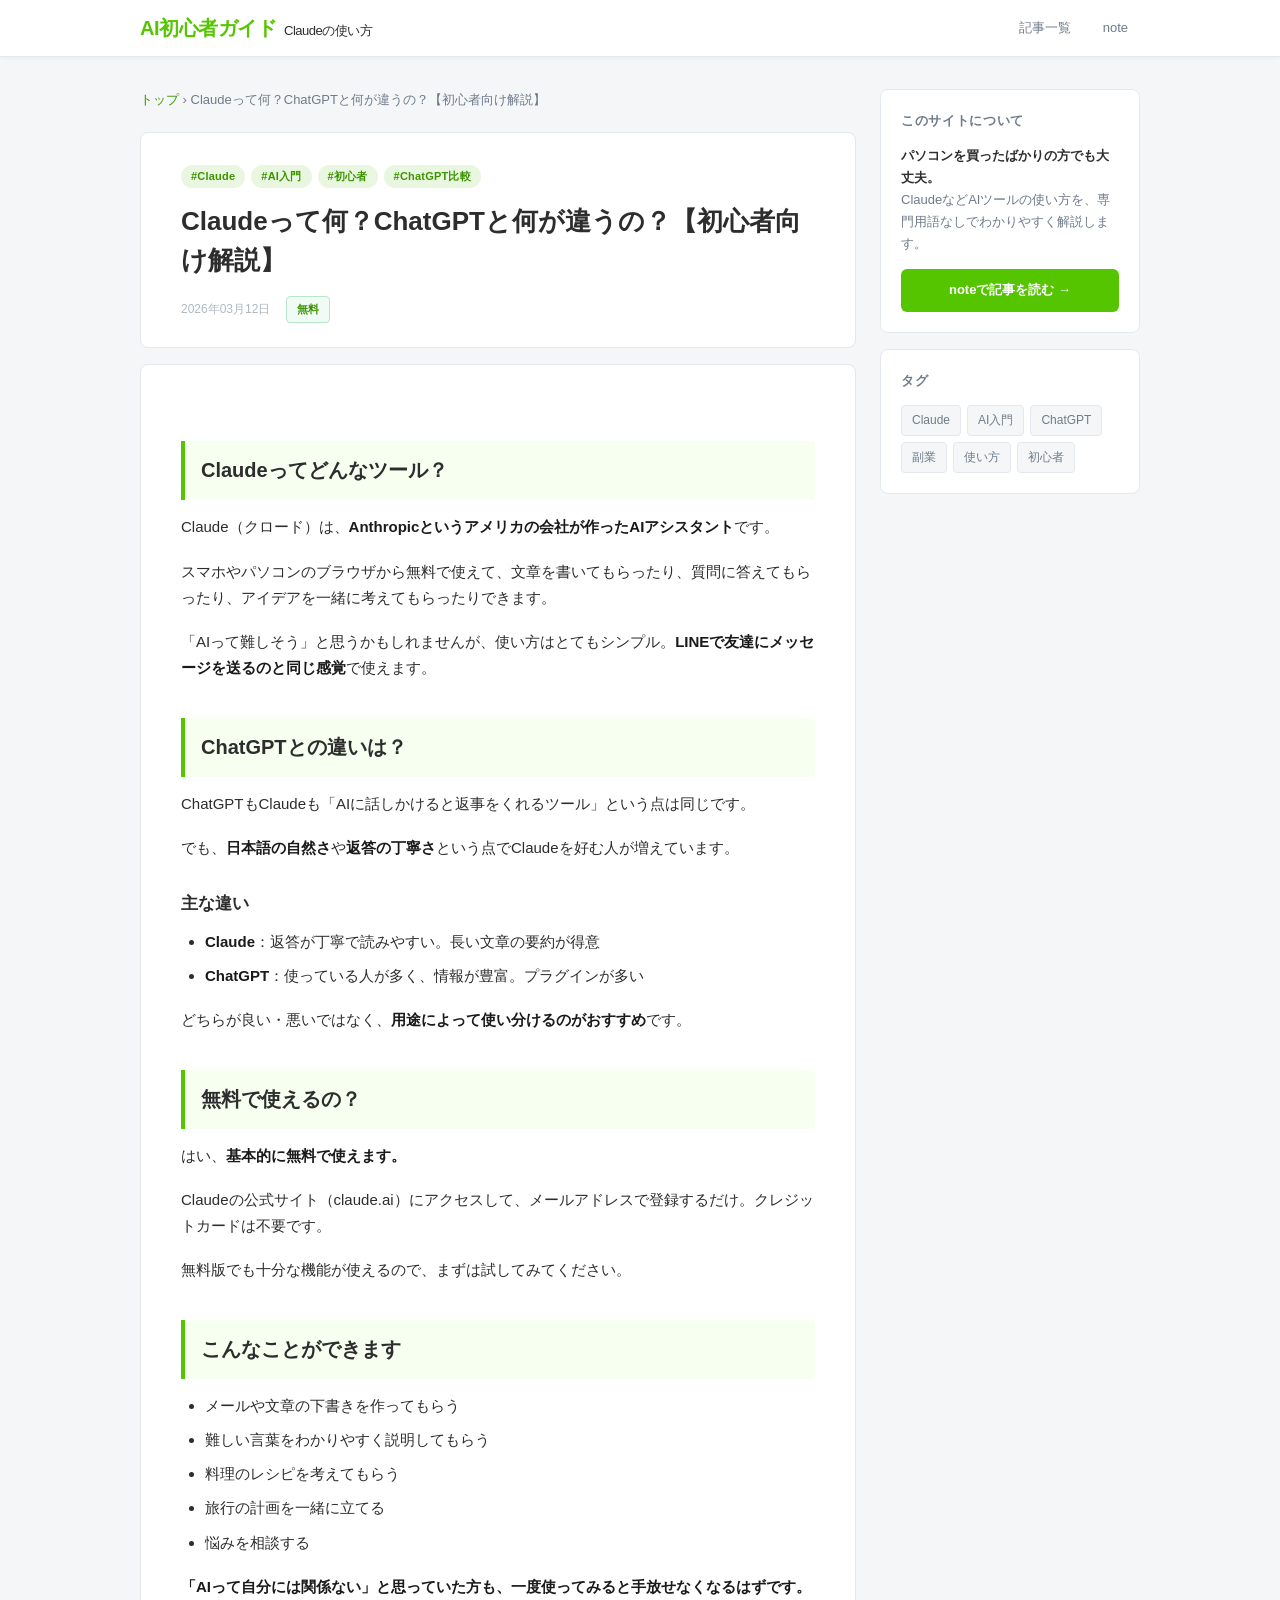
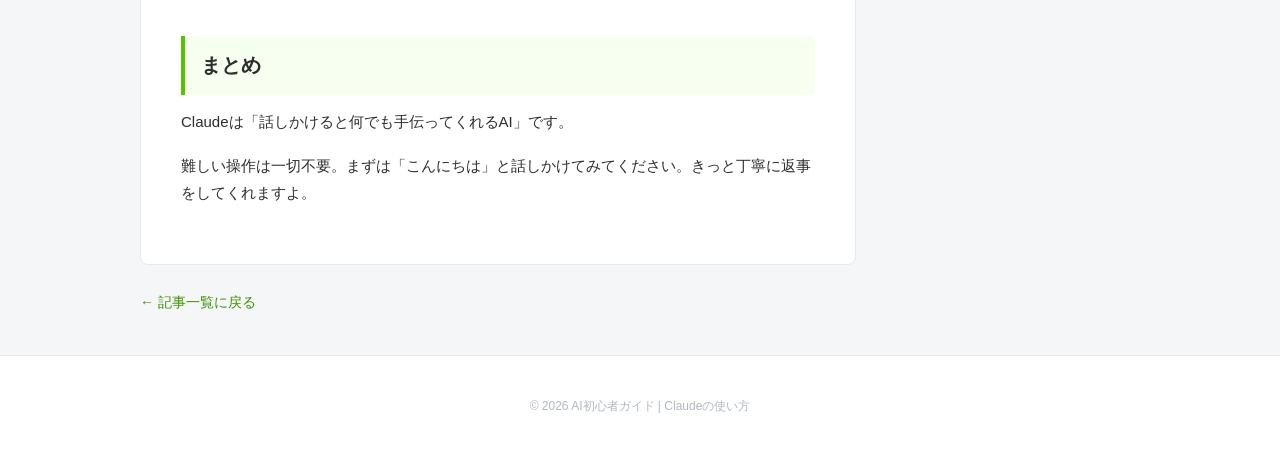
==== docs/articles/20260312_Claude_____.html @ 8e39b2e5 "Add 2 test articles and update UI" ====
<!DOCTYPE html>
<html lang="ja">
<head>
  <meta charset="UTF-8">
  <meta name="viewport" content="width=device-width, initial-scale=1.0">
  <title>Claudeって何？ChatGPTと何が違うの？【初心者向け解説】 | AI初心者ガイド</title>
  <meta name="description" content="最近よく聞く「Claude（クロード）」。ChatGPTとどう違うの？という疑問にわかりやすく答えます。パソコンを買ったばかりの方でも大丈夫。">
  <link rel="stylesheet" href="../style.css">
</head>
<body>
  <header>
  <div class="header-inner">
    <a class="logo" href="../index.html">AI初心者ガイド<span>Claudeの使い方</span></a>
    <nav class="header-nav">
      <a href="../index.html">記事一覧</a>
      <a href="https://note.com" target="_blank" rel="noopener">note</a>
    </nav>
  </div>
</header>
  <div class="article-detail-layout">
    <main>
      <div class="breadcrumb">
        <a href="../index.html">トップ</a> &rsaquo; Claudeって何？ChatGPTと何が違うの？【初心者向け解説】
      </div>
      <div class="article-header-card">
        <div class="card-tags"><span class="tag">#Claude</span><span class="tag">#AI入門</span><span class="tag">#初心者</span><span class="tag">#ChatGPT比較</span></div>
        <h1>Claudeって何？ChatGPTと何が違うの？【初心者向け解説】</h1>
        <div class="card-meta">
          <span class="date">2026年03月12日</span>
          <span class="free-badge">無料</span>
        </div>
      </div>
      <div class="article-body">
        <h2>Claudeってどんなツール？</h2>
<p>Claude（クロード）は、<strong>Anthropicというアメリカの会社が作ったAIアシスタント</strong>です。</p>
<p>スマホやパソコンのブラウザから無料で使えて、文章を書いてもらったり、質問に答えてもらったり、アイデアを一緒に考えてもらったりできます。</p>
<p>「AIって難しそう」と思うかもしれませんが、使い方はとてもシンプル。<strong>LINEで友達にメッセージを送るのと同じ感覚</strong>で使えます。</p>
<h2>ChatGPTとの違いは？</h2>
<p>ChatGPTもClaudeも「AIに話しかけると返事をくれるツール」という点は同じです。</p>
<p>でも、<strong>日本語の自然さ</strong>や<strong>返答の丁寧さ</strong>という点でClaudeを好む人が増えています。</p>
<h3>主な違い</h3>
<ul><li><strong>Claude</strong>：返答が丁寧で読みやすい。長い文章の要約が得意</li>
<li><strong>ChatGPT</strong>：使っている人が多く、情報が豊富。プラグインが多い</li>
</ul>
どちらが良い・悪いではなく、<strong>用途によって使い分けるのがおすすめ</strong>です。
<h2>無料で使えるの？</h2>
<p>はい、<strong>基本的に無料で使えます。</strong></p>
<p>Claudeの公式サイト（claude.ai）にアクセスして、メールアドレスで登録するだけ。クレジットカードは不要です。</p>
<p>無料版でも十分な機能が使えるので、まずは試してみてください。</p>
<h2>こんなことができます</h2>
<ul><li>メールや文章の下書きを作ってもらう</li>
<li>難しい言葉をわかりやすく説明してもらう</li>
<li>料理のレシピを考えてもらう</li>
<li>旅行の計画を一緒に立てる</li>
<li>悩みを相談する</li>
</ul>
<strong>「AIって自分には関係ない」と思っていた方も、一度使ってみると手放せなくなるはずです。</strong>
<h2>まとめ</h2>
<p>Claudeは「話しかけると何でも手伝ってくれるAI」です。</p>
<p>難しい操作は一切不要。まずは「こんにちは」と話しかけてみてください。きっと丁寧に返事をしてくれますよ。</p>
        
      </div>
      <div class="back-link">
        <a href="../index.html">← 記事一覧に戻る</a>
      </div>
    </main>
    <aside class="sidebar">
  <div class="sidebar-box">
    <h3>このサイトについて</h3>
    <p class="about-text">
      <strong>パソコンを買ったばかりの方でも大丈夫。</strong><br>
      ClaudeなどAIツールの使い方を、専門用語なしでわかりやすく解説します。
    </p>
    <a class="btn-note" href="https://note.com" target="_blank" rel="noopener">noteで記事を読む →</a>
  </div>
  <div class="sidebar-box">
    <h3>タグ</h3>
    <div class="sidebar-tags">
      <a class="sidebar-tag" href="#">Claude</a>
      <a class="sidebar-tag" href="#">AI入門</a>
      <a class="sidebar-tag" href="#">ChatGPT</a>
      <a class="sidebar-tag" href="#">副業</a>
      <a class="sidebar-tag" href="#">使い方</a>
      <a class="sidebar-tag" href="#">初心者</a>
    </div>
  </div>
</aside>
  </div>
  <footer><p>© 2026 AI初心者ガイド | Claudeの使い方</p></footer>
</body>
</html>
---- docs/style.css ----
* { box-sizing: border-box; margin: 0; padding: 0; }
:root {
  --green: #55c500;
  --green-dark: #3d9400;
  --text: #2d2d2d;
  --text-sub: #6f7b8b;
  --border: #e4e9f0;
  --bg: #f4f6f8;
  --white: #fff;
  --tag-bg: #e9f7e0;
  --tag-color: #3d9400;
}
body {
  font-family: "Hiragino Sans", "Noto Sans JP", "Helvetica Neue", sans-serif;
  font-size: 15px;
  line-height: 1.75;
  color: var(--text);
  background: var(--bg);
}
a { text-decoration: none; color: inherit; }

/* ヘッダー */
header {
  background: var(--white);
  border-bottom: 1px solid var(--border);
  position: sticky;
  top: 0;
  z-index: 100;
  box-shadow: 0 1px 4px rgba(0,0,0,.05);
}
.header-inner {
  max-width: 1040px;
  margin: 0 auto;
  padding: 0 20px;
  height: 56px;
  display: flex;
  align-items: center;
  gap: 12px;
}
.logo {
  font-size: 20px;
  font-weight: 700;
  color: var(--green);
  letter-spacing: -.5px;
  white-space: nowrap;
}
.logo span { color: var(--text); font-weight: 400; font-size: 13px; margin-left: 8px; }
.header-nav { margin-left: auto; display: flex; gap: 8px; align-items: center; }
.header-nav a {
  font-size: 13px;
  color: var(--text-sub);
  padding: 6px 12px;
  border-radius: 4px;
  transition: background .15s;
}
.header-nav a:hover { background: var(--bg); color: var(--text); }

/* レイアウト */
.layout {
  max-width: 1040px;
  margin: 32px auto;
  padding: 0 20px;
  display: grid;
  grid-template-columns: 1fr 260px;
  gap: 24px;
  align-items: start;
}
@media (max-width: 768px) {
  .layout { grid-template-columns: 1fr; }
  .sidebar { display: none; }
}

/* 記事カード */
.article-list { display: flex; flex-direction: column; gap: 12px; }
.article-card {
  background: var(--white);
  border-radius: 8px;
  border: 1px solid var(--border);
  padding: 20px 24px;
  transition: box-shadow .15s;
}
.article-card:hover { box-shadow: 0 4px 16px rgba(0,0,0,.08); }
.card-tags { display: flex; gap: 6px; flex-wrap: wrap; margin-bottom: 10px; }
.tag {
  font-size: 11px;
  background: var(--tag-bg);
  color: var(--tag-color);
  padding: 2px 10px;
  border-radius: 99px;
  font-weight: 600;
  letter-spacing: .02em;
}
.article-card h2 { font-size: 17px; font-weight: 700; line-height: 1.5; margin-bottom: 8px; }
.article-card h2 a:hover { color: var(--green); }
.article-summary { font-size: 13px; color: var(--text-sub); line-height: 1.7; margin-bottom: 14px; display: -webkit-box; -webkit-line-clamp: 2; -webkit-box-orient: vertical; overflow: hidden; }
.card-footer { display: flex; align-items: center; justify-content: space-between; }
.card-meta { display: flex; align-items: center; gap: 12px; }
.date { font-size: 12px; color: #b0b8c1; }
.card-stats { display: flex; gap: 12px; }
.stat { font-size: 12px; color: var(--text-sub); display: flex; align-items: center; gap: 4px; }
.stat svg { width: 14px; height: 14px; fill: currentColor; opacity: .6; }
.price-badge {
  font-size: 11px; font-weight: 700;
  background: #fff3f0; color: #e05a00;
  padding: 3px 10px; border-radius: 4px;
  border: 1px solid #ffd4bc;
}
.free-badge {
  font-size: 11px; font-weight: 700;
  background: #f0fbf5; color: var(--green-dark);
  padding: 3px 10px; border-radius: 4px;
  border: 1px solid #b8e6c8;
}

/* サイドバー */
.sidebar { position: sticky; top: 76px; }
.sidebar-box {
  background: var(--white);
  border: 1px solid var(--border);
  border-radius: 8px;
  padding: 20px;
  margin-bottom: 16px;
}
.sidebar-box h3 { font-size: 13px; font-weight: 700; color: var(--text-sub); margin-bottom: 12px; text-transform: uppercase; letter-spacing: .05em; }
.sidebar-tags { display: flex; flex-wrap: wrap; gap: 6px; }
.sidebar-tag {
  font-size: 12px;
  background: var(--bg);
  color: var(--text-sub);
  padding: 4px 10px;
  border-radius: 4px;
  border: 1px solid var(--border);
  transition: all .15s;
}
.sidebar-tag:hover { background: var(--tag-bg); color: var(--tag-color); border-color: #b8e6c8; }
.about-text { font-size: 13px; color: var(--text-sub); line-height: 1.7; }
.about-text strong { color: var(--text); }
.btn-note {
  display: block;
  text-align: center;
  background: var(--green);
  color: #fff;
  padding: 10px 16px;
  border-radius: 6px;
  font-size: 13px;
  font-weight: 700;
  margin-top: 14px;
  transition: background .15s;
}
.btn-note:hover { background: var(--green-dark); }

/* 記事詳細 */
.article-detail-layout {
  max-width: 1040px;
  margin: 32px auto;
  padding: 0 20px;
  display: grid;
  grid-template-columns: 1fr 260px;
  gap: 24px;
  align-items: start;
}
@media (max-width: 768px) { .article-detail-layout { grid-template-columns: 1fr; } }
.article-detail-main {}
.article-header-card {
  background: var(--white);
  border: 1px solid var(--border);
  border-radius: 8px;
  padding: 32px 40px 24px;
  margin-bottom: 16px;
}
.article-header-card .card-tags { margin-bottom: 14px; }
.article-header-card h1 { font-size: 26px; font-weight: 700; line-height: 1.5; margin-bottom: 16px; }
.article-header-card .card-meta { display: flex; gap: 16px; align-items: center; }
.article-body {
  background: var(--white);
  border: 1px solid var(--border);
  border-radius: 8px;
  padding: 40px;
}
.article-body h2 { font-size: 20px; font-weight: 700; margin: 36px 0 14px; padding: 12px 16px; background: #f6fff0; border-left: 4px solid var(--green); border-radius: 0 4px 4px 0; }
.article-body h3 { font-size: 17px; font-weight: 700; margin: 28px 0 10px; color: var(--text); }
.article-body p { margin-bottom: 18px; }
.article-body ul, .article-body ol { padding-left: 24px; margin-bottom: 18px; }
.article-body li { margin-bottom: 8px; }
.article-body strong { font-weight: 700; color: #1a1a1a; }
.article-body code { background: #f0f4f8; padding: 2px 7px; border-radius: 4px; font-family: "SFMono-Regular", Consolas, monospace; font-size: 13px; color: #d6336c; }
.article-body pre { background: #1e2433; border-radius: 8px; padding: 20px 24px; margin-bottom: 18px; overflow-x: auto; }
.article-body pre code { background: none; color: #e2e8f0; font-size: 13px; padding: 0; }
.paid-wall {
  background: linear-gradient(135deg, #f6fff0, #e9f7e0);
  border: 1px solid #b8e6c8;
  border-radius: 8px;
  padding: 48px 40px;
  text-align: center;
  margin-top: 48px;
}
.paid-wall h3 { font-size: 20px; font-weight: 700; margin-bottom: 10px; }
.paid-wall p { color: var(--text-sub); font-size: 14px; margin-bottom: 24px; }

/* フッター */
footer { text-align: center; padding: 40px 0; color: #b0b8c1; font-size: 12px; border-top: 1px solid var(--border); background: var(--white); margin-top: 40px; }

/* パンくず */
.breadcrumb { font-size: 13px; color: var(--text-sub); margin-bottom: 20px; }
.breadcrumb a { color: var(--green-dark); }
.breadcrumb a:hover { text-decoration: underline; }
.back-link { margin-top: 24px; }
.back-link a { color: var(--green-dark); font-size: 14px; display: inline-flex; align-items: center; gap: 4px; }
.back-link a:hover { text-decoration: underline; }

/* 空状態 */
.empty-state { text-align: center; padding: 80px 0; color: #b0b8c1; }
.empty-state p { font-size: 15px; }
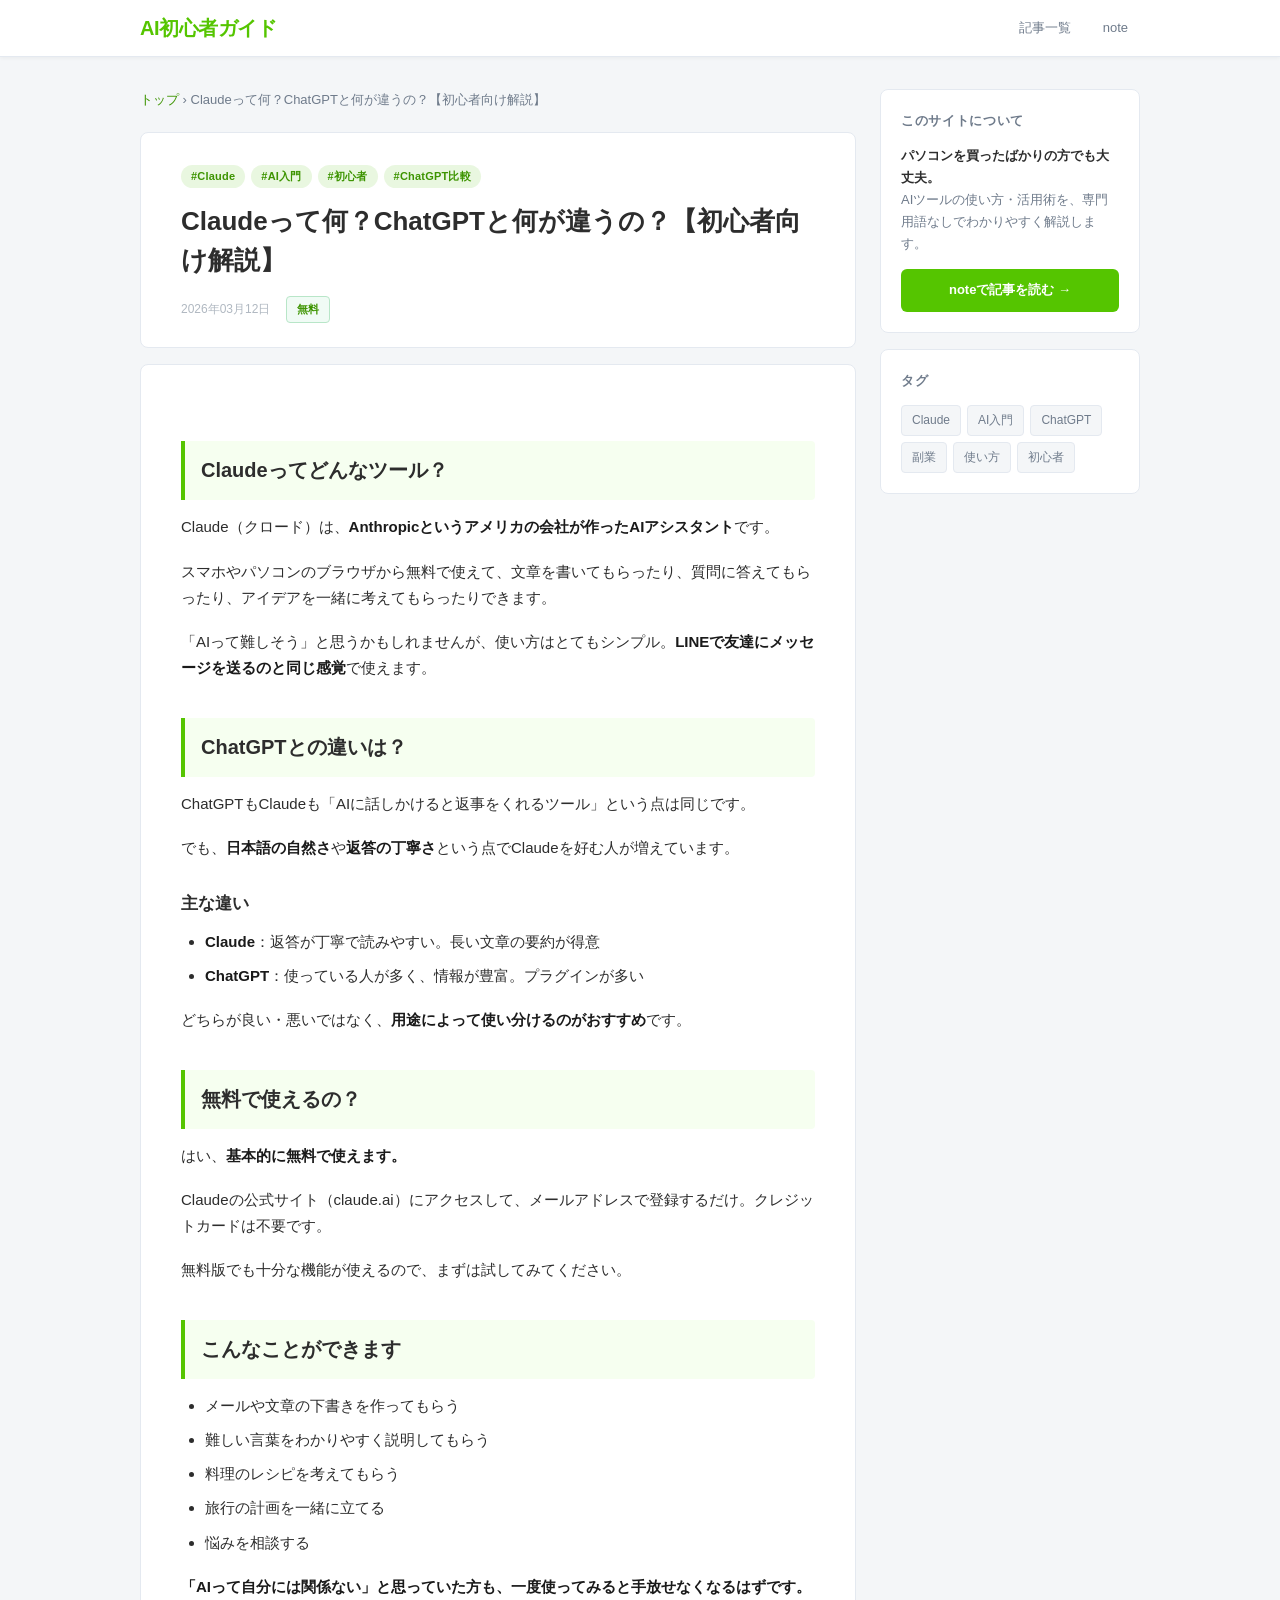
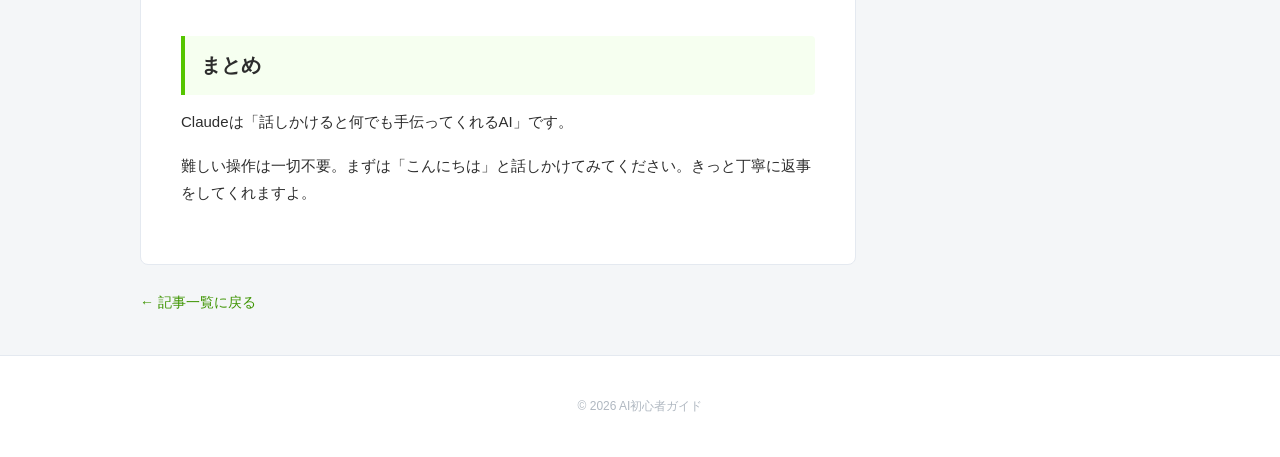
==== commit 9063255e: "Remove Claude-specific branding, rename to AI初心者ガイド" ====
--- a/docs/articles/20260312_Claude_____.html
+++ b/docs/articles/20260312_Claude_____.html
@@ -10,7 +10,7 @@
 <body>
   <header>
   <div class="header-inner">
-    <a class="logo" href="../index.html">AI初心者ガイド<span>Claudeの使い方</span></a>
+    <a class="logo" href="../index.html">AI初心者ガイド</a>
     <nav class="header-nav">
       <a href="../index.html">記事一覧</a>
       <a href="https://note.com" target="_blank" rel="noopener">note</a>
@@ -69,7 +69,7 @@
     <h3>このサイトについて</h3>
     <p class="about-text">
       <strong>パソコンを買ったばかりの方でも大丈夫。</strong><br>
-      ClaudeなどAIツールの使い方を、専門用語なしでわかりやすく解説します。
+      AIツールの使い方・活用術を、専門用語なしでわかりやすく解説します。
     </p>
     <a class="btn-note" href="https://note.com" target="_blank" rel="noopener">noteで記事を読む →</a>
   </div>
@@ -86,6 +86,6 @@
   </div>
 </aside>
   </div>
-  <footer><p>© 2026 AI初心者ガイド | Claudeの使い方</p></footer>
+  <footer><p>© 2026 AI初心者ガイド</p></footer>
 </body>
 </html>
